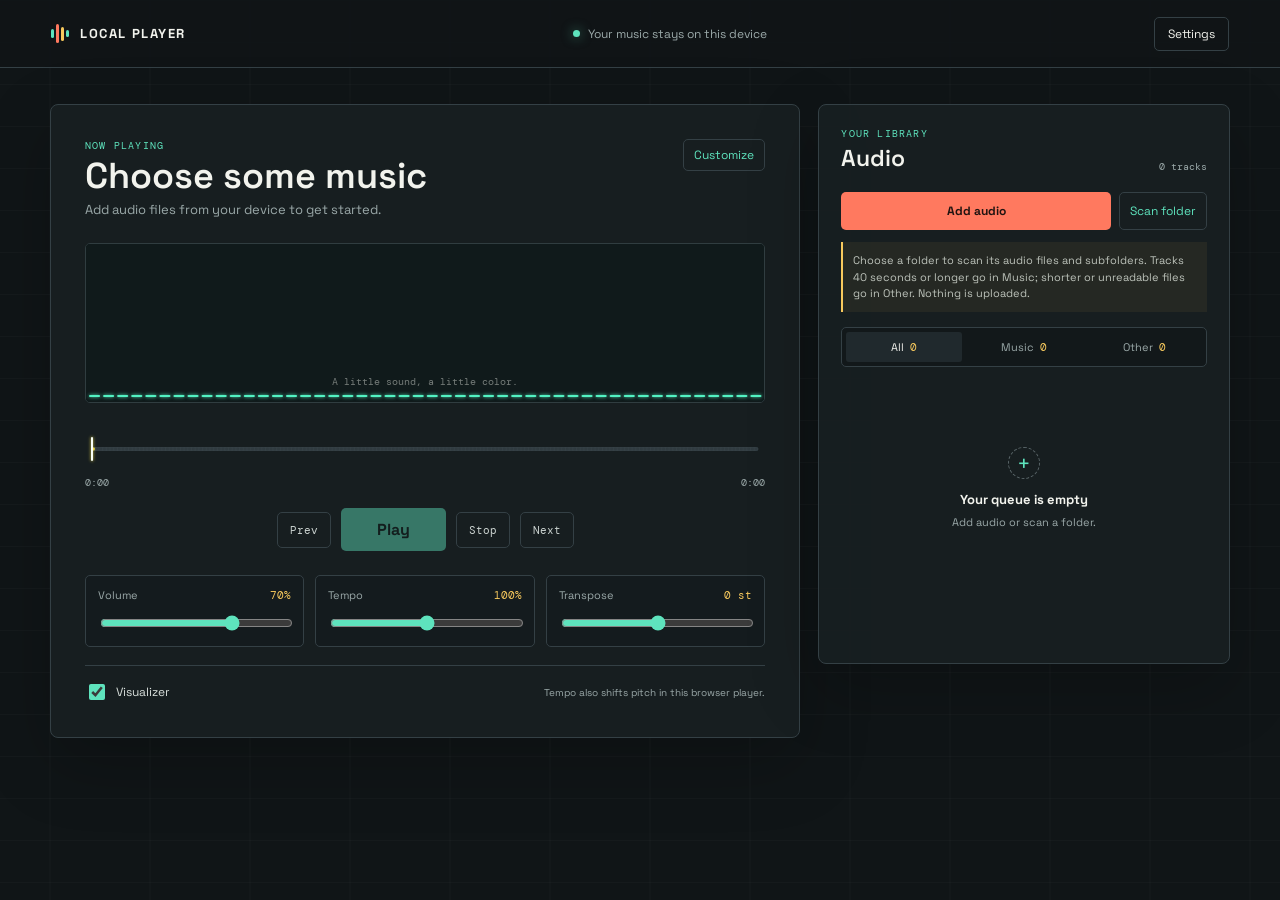
==== web/index.html @ 8a7f713e "first commit" ====
<!doctype html>
<html lang="en">
<head>
  <meta charset="utf-8">
  <meta name="viewport" content="width=device-width, initial-scale=1, viewport-fit=cover">
  <meta name="theme-color" content="#111619">
  <meta name="apple-mobile-web-app-capable" content="yes">
  <meta name="apple-mobile-web-app-status-bar-style" content="black-translucent">
  <title>Local Player</title>
  <link rel="manifest" href="manifest.webmanifest">
  <link rel="stylesheet" href="app.css">
  <script src="app.js" defer></script>
</head>
<body>
  <header class="topbar">
    <a class="brand" href="#" aria-label="Local Player home">
      <span class="brand-mark" aria-hidden="true"><i></i><i></i><i></i><i></i></span>
      <span>LOCAL PLAYER</span>
    </a>
    <div class="local-status"><span class="status-dot"></span> Your music stays on this device</div>
    <button class="icon-button" id="settingsButton" type="button" aria-label="Open player settings" title="Customize">Settings</button>
  </header>

  <main class="workspace">
    <section class="deck" aria-label="Music player">
      <div class="track-heading">
        <div>
          <p class="eyebrow">NOW PLAYING</p>
          <h1 id="trackTitle">Choose some music</h1>
          <p id="trackMeta" class="muted">Add audio files from your device to get started.</p>
        </div>
        <button class="text-button" id="settingsButtonSmall" type="button">Customize</button>
      </div>

      <div class="visualizer-shell" id="visualizerShell">
        <canvas id="visualizer" aria-label="Audio visualizer"></canvas>
        <div class="visualizer-empty" id="visualizerEmpty">A little sound, a little color.</div>
      </div>

      <div class="progress-area">
        <canvas id="progress" role="slider" tabindex="0" aria-label="Track position" aria-valuemin="0" aria-valuemax="100" aria-valuenow="0"></canvas>
        <div class="time-row"><span id="currentTime">0:00</span><span id="duration">0:00</span></div>
      </div>

      <div class="transport" aria-label="Playback controls">
        <button class="transport-button" id="previousButton" type="button" aria-label="Previous track" title="Previous">Prev</button>
        <button class="play-button" id="playButton" type="button" aria-label="Play" disabled>Play</button>
        <button class="transport-button" id="stopButton" type="button" aria-label="Stop" title="Stop">Stop</button>
        <button class="transport-button" id="nextButton" type="button" aria-label="Next track" title="Next">Next</button>
      </div>

      <div class="mixer">
        <label class="control-row" for="volume">
          <span class="control-name">Volume</span><output id="volumeValue">70%</output>
          <input id="volume" type="range" min="0" max="100" value="70">
        </label>
        <label class="control-row" for="tempo">
          <span class="control-name">Tempo</span><output id="tempoValue">100%</output>
          <input id="tempo" type="range" min="70" max="130" value="100">
        </label>
        <label class="control-row" for="transpose">
          <span class="control-name">Transpose</span><output id="transposeValue">0 st</output>
          <input id="transpose" type="range" min="-12" max="12" value="0">
        </label>
      </div>

      <div class="deck-footer">
        <label class="toggle-line"><input id="showVisualizer" type="checkbox" checked><span>Visualizer</span></label>
        <span class="format-note">Tempo also shifts pitch in this browser player.</span>
      </div>
    </section>

    <aside class="library" aria-label="Music library">
      <div class="library-heading">
        <div><p class="eyebrow">YOUR LIBRARY</p><h2>Audio</h2></div>
        <span class="track-count" id="trackCount">0 tracks</span>
      </div>
      <div class="library-actions">
        <button class="add-button" id="addFilesButton" type="button">Add audio</button>
        <button class="text-button" id="addFolderButton" type="button">Scan folder</button>
        <input id="fileInput" type="file" accept="audio/*,.mp3,.wav,.flac,.m4a,.ogg,.aac" multiple hidden>
        <input id="folderInput" type="file" accept="audio/*" webkitdirectory multiple hidden>
      </div>
      <p class="library-hint">Choose a folder to scan its audio files and subfolders. Tracks 40 seconds or longer go in Music; shorter or unreadable files go in Other. Nothing is uploaded.</p>
      <div class="category-tabs" role="group" aria-label="Filter audio by category">
        <button class="category-tab is-active" type="button" data-queue-filter="all" aria-pressed="true">All <span id="allCount">0</span></button>
        <button class="category-tab" type="button" data-queue-filter="Music" aria-pressed="false">Music <span id="musicCount">0</span></button>
        <button class="category-tab" type="button" data-queue-filter="Other" aria-pressed="false">Other <span id="otherCount">0</span></button>
      </div>
      <p class="scan-status" id="scanStatus" role="status" aria-live="polite"></p>
      <ol class="track-list" id="trackList"></ol>
      <div class="empty-queue" id="emptyQueue">
        <span class="empty-mark" aria-hidden="true">+</span>
        <strong>Your queue is empty</strong>
        <span>Add one or more audio files.</span>
      </div>
    </aside>
  </main>

  <dialog id="settingsDialog" class="settings-dialog">
    <form method="dialog" class="settings-header">
      <div><p class="eyebrow">MAKE IT YOURS</p><h2>Player settings</h2></div>
      <button class="close-button" value="close" aria-label="Close settings">Done</button>
    </form>
    <div class="settings-grid">
      <label>Visualizer style<select id="visualizerStyle"></select></label>
      <label>Color preset<select id="colorPreset"></select></label>
      <label>Visualizer bars<output id="barCountValue">48</output><input id="barCount" type="range" min="16" max="96" value="48"></label>
      <label>Glow<output id="glowValue">45%</output><input id="glow" type="range" min="0" max="100" value="45"></label>
      <label>Progress style<select id="progressStyle"></select></label>
      <label>Progress glow<output id="progressGlowValue">45%</output><input id="progressGlow" type="range" min="0" max="100" value="45"></label>
      <label class="color-picker">Custom visualizer color<input id="customColor" type="color" value="#52f2c2"></label>
    </div>
    <div class="settings-toggles">
      <label class="toggle-line"><input id="rainbow" type="checkbox"><span>Cycle rainbow colors</span></label>
      <label class="toggle-line"><input id="smooth" type="checkbox" checked><span>Smooth visualizer movement</span></label>
      <label class="toggle-line"><input id="calm" type="checkbox" checked><span>Calm to idle when stopped</span></label>
      <label class="toggle-line"><input id="volumeColor" type="checkbox" checked><span>Progress color follows volume</span></label>
    </div>
    <button id="resetSettings" class="reset-button" type="button">Reset settings</button>
  </dialog>

  <audio id="audio" preload="metadata"></audio>
</body>
</html>
---- web/app.css ----
@import url("https://fonts.googleapis.com/css2?family=DM+Mono:wght@400;500&family=Space+Grotesk:wght@400;500;600;700&display=swap");

:root {
  color-scheme: dark;
  --ink: #101517;
  --surface: #171e21;
  --surface-raised: #20292d;
  --line: #344045;
  --text: #f2f3ed;
  --muted: #9ba9a9;
  --mint: #5ee3bd;
  --coral: #ff795f;
  --gold: #f7c95d;
  --mono: "DM Mono", "Courier New", monospace;
  --sans: "Space Grotesk", "Avenir Next", sans-serif;
  font-family: var(--sans);
  background: var(--ink);
  color: var(--text);
  font-synthesis: none;
  text-rendering: optimizeLegibility;
  -webkit-font-smoothing: antialiased;
}

* { box-sizing: border-box; }

body {
  min-width: 320px;
  min-height: 100vh;
  margin: 0;
  background-color: var(--ink);
  background-image: linear-gradient(90deg, transparent 49px, rgba(255,255,255,.025) 50px, transparent 51px), linear-gradient(rgba(255,255,255,.018) 1px, transparent 1px);
  background-size: 100px 100%, 100% 42px;
}

button, input, select { font: inherit; }
button { color: inherit; }
button:focus-visible, input:focus-visible, select:focus-visible, canvas:focus-visible { outline: 2px solid var(--gold); outline-offset: 3px; }

.topbar {
  height: 68px;
  display: flex;
  align-items: center;
  justify-content: space-between;
  gap: 20px;
  padding: 0 clamp(18px, 4vw, 56px);
  border-bottom: 1px solid var(--line);
  background: rgba(16, 21, 23, .94);
}

.brand { display: inline-flex; align-items: center; gap: 11px; color: var(--text); text-decoration: none; font-size: 13px; font-weight: 700; letter-spacing: .12em; }
.brand-mark { height: 24px; display: flex; align-items: center; gap: 2px; }
.brand-mark i { width: 3px; height: 9px; display: block; border-radius: 3px; background: var(--mint); }
.brand-mark i:nth-child(2) { height: 19px; background: var(--coral); }
.brand-mark i:nth-child(3) { height: 14px; background: var(--gold); }
.brand-mark i:nth-child(4) { height: 7px; background: var(--mint); }
.local-status { display: flex; align-items: center; gap: 8px; color: var(--muted); font-size: 12px; }
.status-dot { width: 7px; height: 7px; border-radius: 50%; background: var(--mint); box-shadow: 0 0 12px rgba(94,227,189,.55); }

.icon-button, .text-button, .close-button, .transport-button, .reset-button {
  border: 1px solid var(--line);
  background: transparent;
  border-radius: 5px;
  cursor: pointer;
  transition: border-color .16s ease, background-color .16s ease, transform .16s ease;
}
.icon-button { padding: 8px 13px; font-size: 12px; }
.text-button { padding: 7px 10px; color: var(--mint); font-size: 12px; }
.icon-button:hover, .text-button:hover, .close-button:hover, .transport-button:hover, .reset-button:hover { border-color: var(--mint); background: rgba(94,227,189,.08); }
button:active { transform: translateY(1px); }

.workspace {
  width: min(1180px, calc(100% - 36px));
  margin: 36px auto;
  display: grid;
  grid-template-columns: minmax(0, 1.55fr) minmax(280px, .85fr);
  gap: 18px;
  align-items: start;
}

.deck, .library {
  border: 1px solid var(--line);
  border-radius: 8px;
  background: rgba(23, 30, 33, .97);
  box-shadow: 0 24px 70px rgba(0,0,0,.22);
}
.deck { padding: clamp(18px, 3.2vw, 34px); }
.track-heading, .library-heading { display: flex; align-items: flex-start; justify-content: space-between; gap: 18px; }
.track-heading h1 { max-width: 580px; margin: 4px 0 5px; overflow-wrap: anywhere; font-size: clamp(23px, 3vw, 36px); line-height: 1.12; font-weight: 600; }
.eyebrow { margin: 0; color: var(--mint); font-family: var(--mono); font-size: 10px; letter-spacing: .12em; }
.muted { margin: 0; color: var(--muted); font-size: 13px; }
.track-heading .text-button { flex: 0 0 auto; }

.visualizer-shell {
  height: 160px;
  position: relative;
  overflow: hidden;
  margin: 25px 0 19px;
  border: 1px solid #303d40;
  border-radius: 5px;
  background: #11191b;
}
#visualizer { width: 100%; height: 100%; display: block; }
.visualizer-empty { position: absolute; inset: auto 0 14px; color: rgba(242,243,237,.45); text-align: center; font-family: var(--mono); font-size: 10px; pointer-events: none; }

.progress-area { margin: 10px 0 6px; }
#progress { width: 100%; height: 54px; display: block; cursor: pointer; touch-action: none; }
.time-row { display: flex; justify-content: space-between; color: var(--muted); font-family: var(--mono); font-size: 10px; }

.transport { display: flex; align-items: center; justify-content: center; gap: 10px; margin: 19px 0 24px; }
.transport-button { min-width: 54px; padding: 10px 12px; color: #cbd3d0; font-family: var(--mono); font-size: 11px; }
.play-button { min-width: 105px; min-height: 43px; border: 0; border-radius: 5px; background: var(--mint); color: #10201d; font-weight: 700; cursor: pointer; transition: background-color .16s, transform .16s; }
.play-button:hover:not(:disabled) { background: #8df0d1; }
.play-button:disabled { opacity: .45; cursor: not-allowed; }

.mixer { display: grid; grid-template-columns: repeat(3, minmax(0, 1fr)); gap: 11px; }
.control-row { min-width: 0; display: grid; grid-template-columns: 1fr auto; gap: 10px; padding: 12px; border: 1px solid var(--line); border-radius: 5px; background: #141b1e; }
.control-name { color: var(--muted); font-size: 11px; }
.control-row output { color: var(--gold); font-family: var(--mono); font-size: 11px; }
.control-row input { grid-column: 1 / -1; width: 100%; }
input[type="range"] { height: 18px; accent-color: var(--mint); cursor: pointer; }

.deck-footer { display: flex; align-items: center; justify-content: space-between; gap: 12px; margin-top: 18px; padding-top: 15px; border-top: 1px solid var(--line); }
.toggle-line { display: inline-flex; align-items: center; gap: 8px; color: #d8dfdb; font-size: 12px; cursor: pointer; }
.toggle-line input { width: 16px; height: 16px; accent-color: var(--mint); }
.format-note { color: var(--muted); font-size: 10px; text-align: right; }

.library { min-height: 560px; padding: 22px; }
.library-heading { align-items: end; }
.library-heading h2 { margin: 3px 0 0; font-size: 23px; font-weight: 600; }
.track-count { color: var(--muted); font-family: var(--mono); font-size: 10px; }
.library-actions { display: flex; gap: 8px; margin: 19px 0 12px; }
.add-button { flex: 1; padding: 11px; border: 0; border-radius: 5px; background: var(--coral); color: #211411; font-size: 12px; font-weight: 700; cursor: pointer; }
.add-button:hover { background: #ff927e; }
.library-hint { margin: 0 0 15px; padding: 10px; border-left: 2px solid var(--gold); background: rgba(247,201,93,.06); color: #bdc3bb; font-size: 11px; line-height: 1.5; }
.category-tabs { display: grid; grid-template-columns: repeat(3, 1fr); gap: 4px; margin: 0 0 10px; padding: 4px; border: 1px solid var(--line); border-radius: 5px; background: #12181a; }
.category-tab { display: flex; justify-content: center; gap: 6px; padding: 8px 4px; border: 0; border-radius: 3px; background: transparent; color: var(--muted); font-size: 11px; cursor: pointer; }
.category-tab span { color: var(--gold); font-family: var(--mono); }
.category-tab.is-active { background: var(--surface-raised); color: var(--text); }
.scan-status { min-height: 14px; margin: 0 0 7px; color: var(--mint); font-family: var(--mono); font-size: 9px; }
.track-list { display: grid; gap: 3px; margin: 0; padding: 0; list-style: none; }
.track-item { display: grid; grid-template-columns: 30px minmax(0, 1fr) 34px; align-items: center; gap: 8px; padding: 9px 7px; border: 1px solid transparent; border-radius: 4px; cursor: pointer; }
.track-item:hover { background: rgba(255,255,255,.035); }
.track-item[aria-current="true"] { border-color: rgba(94,227,189,.28); background: rgba(94,227,189,.075); }
.track-index { color: var(--muted); font-family: var(--mono); font-size: 10px; text-align: center; }
.track-copy { min-width: 0; }
.track-title { display: block; overflow: hidden; color: #e9eeea; font-size: 12px; text-overflow: ellipsis; white-space: nowrap; }
.track-subtitle { display: block; margin-top: 3px; overflow: hidden; color: var(--muted); font-family: var(--mono); font-size: 9px; text-overflow: ellipsis; white-space: nowrap; }
.track-category { display: inline-block; margin-top: 4px; padding: 2px 5px; border: 1px solid #41504d; border-radius: 3px; color: var(--mint); font-family: var(--mono); font-size: 8px; }
.track-category.other { border-color: #5a4632; color: var(--gold); }
.track-category.scanning { border-color: #465159; color: var(--muted); }
.remove-track { padding: 5px; border: 0; background: transparent; color: var(--muted); cursor: pointer; }
.remove-track:hover { color: var(--coral); }
.empty-queue { min-height: 180px; display: flex; flex-direction: column; align-items: center; justify-content: center; gap: 7px; color: var(--muted); font-size: 11px; text-align: center; }
.empty-queue strong { color: var(--text); font-size: 13px; }
.empty-mark { width: 32px; height: 32px; display: grid; place-items: center; margin-bottom: 5px; border: 1px dashed #596568; border-radius: 50%; color: var(--mint); font-size: 22px; }

.settings-dialog { width: min(560px, calc(100% - 24px)); max-height: min(88dvh, 760px); overflow: auto; padding: 22px; border: 1px solid #435155; border-radius: 8px; background: #171e21; color: var(--text); box-shadow: 0 30px 90px #000a; }
.settings-dialog::backdrop { background: rgba(3,8,9,.76); backdrop-filter: blur(5px); }
.settings-header { display: flex; align-items: start; justify-content: space-between; gap: 14px; margin-bottom: 19px; }
.settings-header h2 { margin: 4px 0 0; font-size: 22px; }
.close-button { padding: 8px 12px; color: var(--mint); }
.settings-grid { display: grid; grid-template-columns: 1fr 1fr; gap: 14px; }
.settings-grid label { display: grid; gap: 7px; color: #cbd3d0; font-size: 11px; }
.settings-grid select { width: 100%; padding: 9px; border: 1px solid var(--line); border-radius: 4px; background: #111719; color: var(--text); }
.settings-grid output { color: var(--gold); font-family: var(--mono); }
.color-picker { grid-column: 1 / -1; grid-template-columns: 1fr 55px !important; align-items: center; }
.color-picker input { width: 55px; height: 34px; padding: 2px; border: 1px solid var(--line); border-radius: 4px; background: transparent; }
.settings-toggles { display: grid; grid-template-columns: 1fr 1fr; gap: 14px 10px; margin: 19px 0; }
.reset-button { padding: 10px 14px; color: var(--coral); }

@media (max-width: 760px) {
  .topbar { height: 58px; padding-inline: 16px; }
  .local-status { display: none; }
  .workspace { width: min(100% - 20px, 560px); grid-template-columns: 1fr; gap: 12px; margin: 12px auto 24px; }
  .deck { padding: 17px; }
  .visualizer-shell { height: 118px; margin-top: 18px; }
  .library { min-height: 0; padding: 18px; }
  .empty-queue { min-height: 110px; }
}

@media (max-width: 430px) {
  .brand { font-size: 11px; }
  .workspace { width: calc(100% - 16px); }
  .deck { padding: 14px; }
  .track-heading h1 { font-size: 24px; }
  .track-heading .text-button { padding-inline: 7px; }
  .mixer { gap: 6px; }
  .control-row { gap: 7px; padding: 9px 7px; }
  .control-name, .control-row output { font-size: 10px; }
  .format-note { max-width: 170px; }
  .settings-dialog { padding: 17px; }
  .settings-grid { grid-template-columns: 1fr; }
  .color-picker { grid-column: auto; }
  .settings-toggles { grid-template-columns: 1fr; }
}
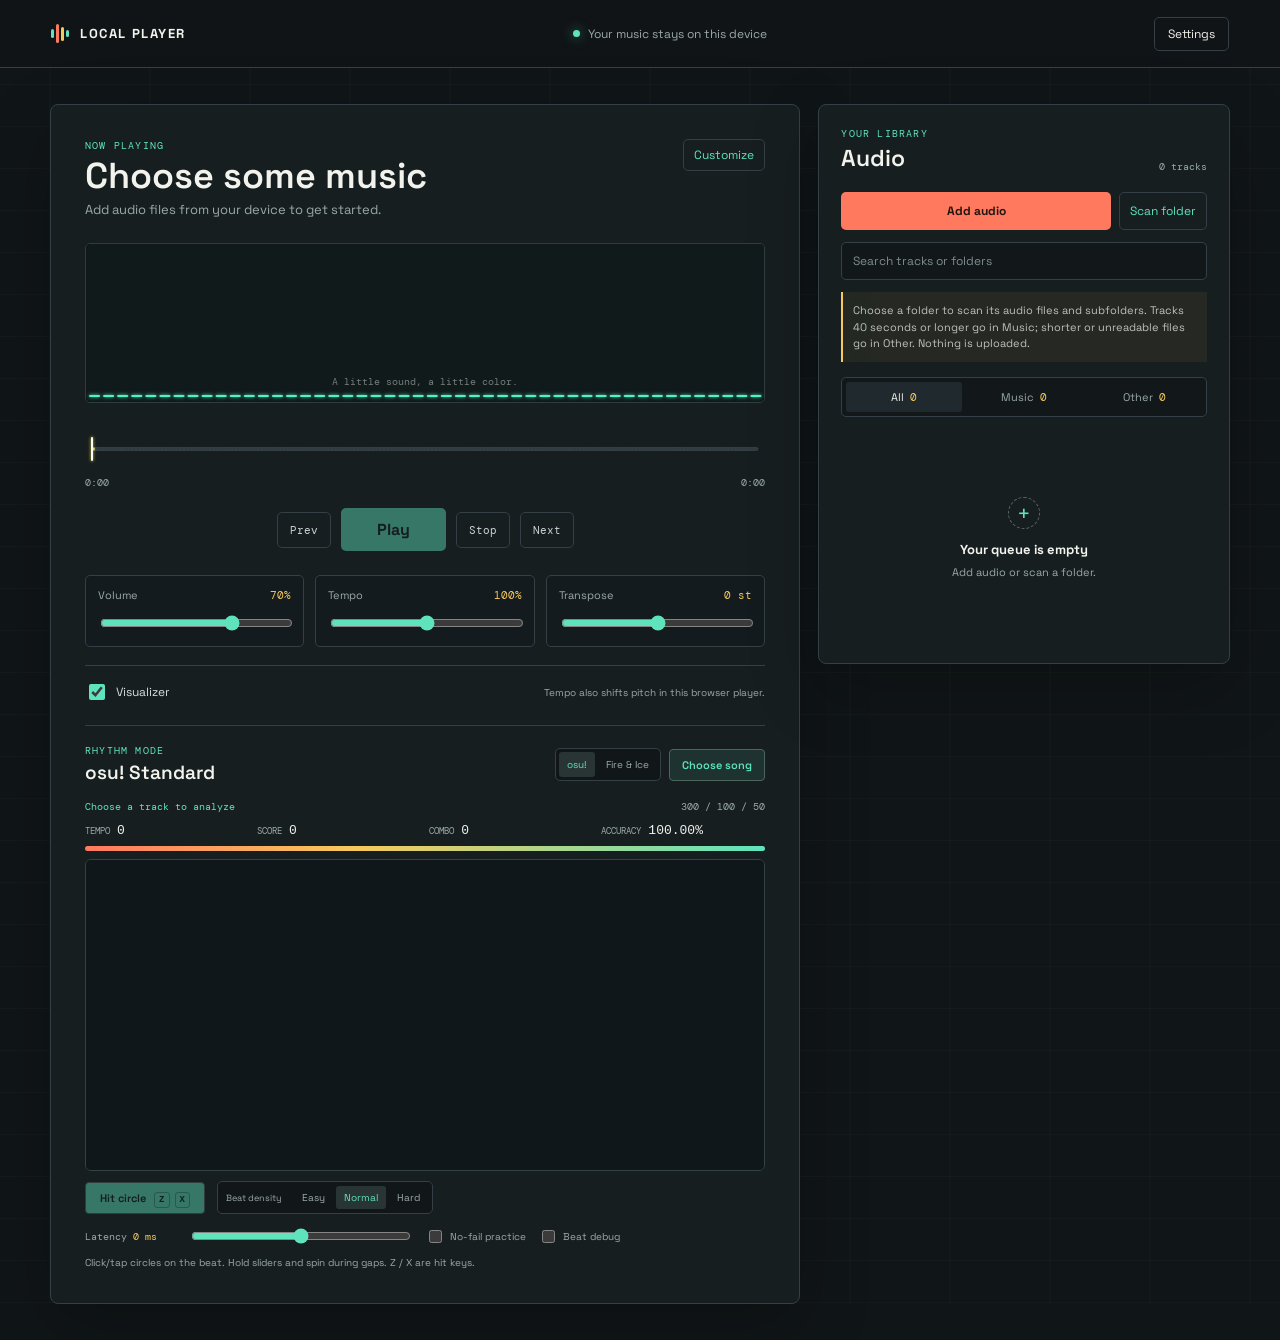
==== commit c00fe4fd: "patch 2.0 added stuff to acsees link  http://127.0.0.1:8000/" ====
--- a/web/index.html
+++ b/web/index.html
@@ -9,7 +9,8 @@
   <title>Local Player</title>
   <link rel="manifest" href="manifest.webmanifest">
   <link rel="stylesheet" href="app.css">
-  <script src="app.js" defer></script>
+  <link rel="stylesheet" href="game.css">
+  <script type="module" src="app.js"></script>
 </head>
 <body>
   <header class="topbar">
@@ -21,7 +22,8 @@
     <button class="icon-button" id="settingsButton" type="button" aria-label="Open player settings" title="Customize">Settings</button>
   </header>
 
-  <main class="workspace">
+  <main class="workspace" id="workspace">
+    <div class="drop-overlay" aria-hidden="true">Drop audio files to add them</div>
     <section class="deck" aria-label="Music player">
       <div class="track-heading">
         <div>
@@ -68,6 +70,51 @@
         <label class="toggle-line"><input id="showVisualizer" type="checkbox" checked><span>Visualizer</span></label>
         <span class="format-note">Tempo also shifts pitch in this browser player.</span>
       </div>
+
+      <section class="rhythm-game" aria-label="osu! Standard rhythm game">
+        <div class="game-heading">
+          <div><p class="eyebrow">RHYTHM MODE</p><h2 id="gameTitle">osu! Standard</h2></div>
+          <div class="game-actions">
+            <div class="game-mode-tabs" role="group" aria-label="Choose a rhythm mode">
+              <button class="is-selected" type="button" data-game-mode="osu" aria-pressed="true">osu!</button>
+              <button type="button" data-game-mode="fire-ice" aria-pressed="false">Fire &amp; Ice</button>
+            </div>
+            <button class="game-toggle" id="gameToggle" type="button">Choose song</button>
+          </div>
+        </div>
+        <div class="game-status-row">
+          <span class="game-status" id="gameStatus" role="status" aria-live="polite">Choose a track to analyze</span>
+          <span class="game-feedback" id="gameFeedback" aria-live="polite">300 / 100 / 50</span>
+        </div>
+        <div class="game-metrics" aria-label="Game stats">
+          <div><span>Tempo</span><strong id="gameBpm">--</strong></div>
+          <div><span>Score</span><strong id="gameScore">0</strong></div>
+          <div><span>Combo</span><strong id="gameCombo">0</strong></div>
+          <div><span>Accuracy</span><strong id="gameAccuracy">100.00%</strong></div>
+        </div>
+        <div class="game-health" role="meter" aria-label="Health" aria-valuemin="0" aria-valuemax="100" aria-valuenow="100">
+          <div id="gameHealthFill"></div>
+        </div>
+        <div class="game-playfield">
+          <canvas id="beatGameCanvas" aria-label="osu! playfield. Click or tap numbered circles as their approach rings close." role="img"></canvas>
+        </div>
+        <div class="game-controls">
+          <button class="beat-hit" id="beatTapButton" type="button" disabled>Hit circle <kbd>Z</kbd><kbd>X</kbd></button>
+          <fieldset class="difficulty-tabs">
+            <legend>Beat density</legend>
+            <button type="button" data-game-difficulty="easy" aria-pressed="false">Easy</button>
+            <button class="is-selected" type="button" data-game-difficulty="normal" aria-pressed="true">Normal</button>
+            <button type="button" data-game-difficulty="hard" aria-pressed="false">Hard</button>
+          </fieldset>
+        </div>
+        <div class="game-settings-row">
+          <label for="gameLatency">Latency <output id="gameLatencyValue">0 ms</output></label>
+          <input id="gameLatency" type="range" min="-150" max="150" step="1" value="0">
+          <label class="game-check"><input id="gameNoFail" type="checkbox"> No-fail practice</label>
+          <label class="game-check"><input id="beatDebugToggle" type="checkbox"> Beat debug</label>
+        </div>
+        <p class="game-help" id="gameHelp">Click/tap circles on the beat. Hold sliders and spin during gaps. Z / X are hit keys.</p>
+      </section>
     </section>
 
     <aside class="library" aria-label="Music library">
@@ -81,6 +128,10 @@
         <input id="fileInput" type="file" accept="audio/*,.mp3,.wav,.flac,.m4a,.ogg,.aac" multiple hidden>
         <input id="folderInput" type="file" accept="audio/*" webkitdirectory multiple hidden>
       </div>
+      <label class="search-field">
+        <span class="visually-hidden">Search your audio library</span>
+        <input id="queueSearch" type="search" placeholder="Search tracks or folders" autocomplete="off">
+      </label>
       <p class="library-hint">Choose a folder to scan its audio files and subfolders. Tracks 40 seconds or longer go in Music; shorter or unreadable files go in Other. Nothing is uploaded.</p>
       <div class="category-tabs" role="group" aria-label="Filter audio by category">
         <button class="category-tab is-active" type="button" data-queue-filter="all" aria-pressed="true">All <span id="allCount">0</span></button>
@@ -120,6 +171,22 @@
     <button id="resetSettings" class="reset-button" type="button">Reset settings</button>
   </dialog>
 
+  <dialog id="gameResultsDialog" class="game-results">
+    <p class="eyebrow">TRACK COMPLETE</p>
+    <h2 id="resultRank">SS</h2>
+    <div class="results-grid">
+      <div><span>Score</span><strong id="resultScore">0</strong></div>
+      <div><span>Accuracy</span><strong id="resultAccuracy">100.00%</strong></div>
+      <div><span>Best combo</span><strong id="resultCombo">0</strong></div>
+      <div><span>Hits</span><strong id="resultHits">0</strong></div>
+      <div><span>Misses</span><strong id="resultMisses">0</strong></div>
+    </div>
+    <div class="results-actions">
+      <button class="text-button" id="resultsRestart" type="button">Play again</button>
+      <button class="close-button" id="resultsClose" type="button">Done</button>
+    </div>
+  </dialog>
+
   <audio id="audio" preload="metadata"></audio>
 </body>
 </html>
--- a/web/app.css
+++ b/web/app.css
@@ -69,6 +69,7 @@
 button:active { transform: translateY(1px); }
 
 .workspace {
+  position: relative;
   width: min(1180px, calc(100% - 36px));
   margin: 36px auto;
   display: grid;
@@ -76,6 +77,8 @@
   gap: 18px;
   align-items: start;
 }
+.drop-overlay { position: absolute; inset: 0; z-index: 5; display: grid; place-items: center; border: 2px dashed transparent; border-radius: 8px; background: rgba(16, 21, 23, .9); color: var(--mint); font-size: 20px; font-weight: 600; opacity: 0; pointer-events: none; transition: opacity .16s ease, border-color .16s ease; }
+.workspace.is-dragging .drop-overlay { border-color: var(--mint); opacity: 1; }
 
 .deck, .library {
   border: 1px solid var(--line);
@@ -124,6 +127,44 @@
 .toggle-line input { width: 16px; height: 16px; accent-color: var(--mint); }
 .format-note { color: var(--muted); font-size: 10px; text-align: right; }
 
+.rhythm-game { margin-top: 22px; padding-top: 18px; border-top: 1px solid var(--line); }
+.game-heading { display: flex; align-items: center; justify-content: space-between; gap: 14px; margin-bottom: 12px; }
+.game-heading h2 { margin: 3px 0 0; font-size: 19px; font-weight: 600; }
+.game-actions { display: flex; align-items: center; flex-wrap: wrap; justify-content: flex-end; gap: 7px; }
+.game-mode-tabs { display: flex; gap: 2px; padding: 3px; border: 1px solid var(--line); border-radius: 5px; background: #111719; }
+.game-mode-tabs button { padding: 6px 8px; border: 0; border-radius: 3px; background: transparent; color: var(--muted); font-size: 10px; cursor: pointer; }
+.game-mode-tabs button.is-selected { background: #293534; color: var(--mint); }
+.difficulty-tabs { display: flex; gap: 2px; padding: 3px; border: 1px solid var(--line); border-radius: 5px; background: #111719; }
+.difficulty-tabs button { padding: 6px 8px; border: 0; border-radius: 3px; background: transparent; color: var(--muted); font-size: 10px; cursor: pointer; }
+.difficulty-tabs button.is-selected { background: #293534; color: var(--mint); }
+.game-toggle { min-height: 31px; padding: 7px 11px; border: 1px solid #4c665e; border-radius: 5px; background: rgba(94,227,189,.1); color: var(--mint); font-size: 11px; font-weight: 600; cursor: pointer; }
+.game-toggle:hover:not(:disabled) { border-color: var(--mint); background: rgba(94,227,189,.18); }
+.game-toggle:disabled { opacity: .45; cursor: not-allowed; }
+.game-metrics { display: grid; grid-template-columns: repeat(5, minmax(0, 1fr)); gap: 8px; margin-bottom: 9px; }
+.game-metrics div { display: flex; align-items: baseline; gap: 7px; min-width: 0; }
+.game-metrics span { color: var(--muted); font-family: var(--mono); font-size: 9px; text-transform: uppercase; }
+.game-metrics strong { color: var(--text); font-family: var(--mono); font-size: 13px; font-weight: 500; }
+.game-metrics small { color: var(--muted); font-size: 8px; }
+.game-playfield { overflow: hidden; border: 1px solid #334244; border-radius: 6px; background: #0c1518; box-shadow: inset 0 0 30px rgba(0,0,0,.3); }
+#beatGameCanvas { width: 100%; height: 220px; display: block; cursor: crosshair; touch-action: manipulation; }
+.game-controls { display: flex; align-items: center; justify-content: space-between; gap: 10px; margin-top: 10px; }
+.orbit-buttons { display: flex; gap: 7px; }
+.orbit-buttons[hidden], .beat-hit[hidden] { display: none; }
+.orbit-buttons button { min-width: 94px; padding: 7px 10px; border: 1px solid var(--line); border-radius: 4px; background: #141c1e; color: var(--text); font-size: 10px; cursor: pointer; }
+.orbit-buttons button[data-orbit-hit="fire"] { border-color: rgba(255,128,102,.5); color: #ff9b82; }
+.orbit-buttons button[data-orbit-hit="ice"] { border-color: rgba(117,240,255,.45); color: #8ceefa; }
+.orbit-buttons button:disabled { opacity: .45; cursor: not-allowed; }
+.orbit-buttons kbd { margin-left: 5px; padding: 2px 4px; border: 1px solid currentColor; border-radius: 3px; font-family: var(--mono); font-size: 8px; }
+.beat-hit { min-width: 120px; padding: 8px 10px; border: 1px solid #4c665e; border-radius: 4px; background: var(--mint); color: #10201d; font-size: 11px; font-weight: 700; cursor: pointer; }
+.beat-hit:hover:not(:disabled) { background: #8df0d1; }
+.beat-hit:disabled { opacity: .45; cursor: not-allowed; }
+.beat-hit kbd { margin-left: 8px; padding: 2px 5px; border: 1px solid rgba(16,32,29,.35); border-radius: 3px; color: #10201d; font-family: var(--mono); font-size: 9px; }
+.game-bottomline { display: flex; align-items: baseline; flex-wrap: wrap; gap: 5px 12px; margin-top: 8px; }
+.game-status, .game-feedback, .game-instructions { color: var(--muted); font-family: var(--mono); font-size: 9px; }
+.game-status { color: var(--mint); }
+.game-feedback { min-height: 12px; }
+.game-instructions { margin-left: auto; text-align: right; }
+
 .library { min-height: 560px; padding: 22px; }
 .library-heading { align-items: end; }
 .library-heading h2 { margin: 3px 0 0; font-size: 23px; font-weight: 600; }
@@ -131,6 +172,10 @@
 .library-actions { display: flex; gap: 8px; margin: 19px 0 12px; }
 .add-button { flex: 1; padding: 11px; border: 0; border-radius: 5px; background: var(--coral); color: #211411; font-size: 12px; font-weight: 700; cursor: pointer; }
 .add-button:hover { background: #ff927e; }
+.search-field { display: block; margin-bottom: 12px; }
+.search-field input { width: 100%; padding: 10px 11px; border: 1px solid var(--line); border-radius: 5px; background: #12181a; color: var(--text); font-size: 12px; }
+.search-field input::placeholder { color: #7f8c8d; }
+.visually-hidden { position: absolute; width: 1px; height: 1px; overflow: hidden; clip: rect(0, 0, 0, 0); white-space: nowrap; clip-path: inset(50%); }
 .library-hint { margin: 0 0 15px; padding: 10px; border-left: 2px solid var(--gold); background: rgba(247,201,93,.06); color: #bdc3bb; font-size: 11px; line-height: 1.5; }
 .category-tabs { display: grid; grid-template-columns: repeat(3, 1fr); gap: 4px; margin: 0 0 10px; padding: 4px; border: 1px solid var(--line); border-radius: 5px; background: #12181a; }
 .category-tab { display: flex; justify-content: center; gap: 6px; padding: 8px 4px; border: 0; border-radius: 3px; background: transparent; color: var(--muted); font-size: 11px; cursor: pointer; }
@@ -176,6 +221,15 @@
   .visualizer-shell { height: 118px; margin-top: 18px; }
   .library { min-height: 0; padding: 18px; }
   .empty-queue { min-height: 110px; }
+  .game-heading { align-items: flex-start; flex-direction: column; }
+  .game-actions { width: 100%; justify-content: space-between; }
+  .game-mode-tabs { width: 100%; }
+  .game-mode-tabs button { flex: 1; }
+  .game-metrics { grid-template-columns: repeat(3, minmax(0, 1fr)); row-gap: 9px; }
+  #beatGameCanvas { height: 200px; }
+  .game-instructions { width: 100%; margin-left: 0; text-align: left; }
+  .orbit-buttons { width: 100%; }
+  .orbit-buttons button { flex: 1; }
 }
 
 @media (max-width: 430px) {
--- a/web/game.css
+++ b/web/game.css
@@ -0,0 +1,88 @@
+.rhythm-game {
+  margin-top: 22px;
+  padding-top: 18px;
+  border-top: 1px solid var(--line);
+}
+
+.game-heading,
+.game-status-row,
+.game-controls,
+.game-settings-row {
+  display: flex;
+  align-items: center;
+  justify-content: space-between;
+  gap: 12px;
+}
+
+.game-heading { margin-bottom: 12px; }
+.game-heading h2 { margin: 3px 0 0; font-size: 19px; font-weight: 600; }
+.game-actions { display: flex; align-items: center; gap: 8px; }
+.game-mode-tabs { display: flex; gap: 3px; padding: 3px; border: 1px solid var(--line); border-radius: 5px; background: #111719; }
+.game-mode-tabs button { padding: 6px 8px; border: 0; border-radius: 3px; background: transparent; color: var(--muted); font-size: 10px; cursor: pointer; }
+.game-mode-tabs button.is-selected { background: #293534; color: var(--mint); }
+.game-toggle,
+.beat-hit {
+  padding: 8px 12px;
+  border: 1px solid #4c665e;
+  border-radius: 4px;
+  background: rgba(94,227,189,.1);
+  color: var(--mint);
+  font-size: 11px;
+  font-weight: 600;
+  cursor: pointer;
+}
+.game-toggle:disabled,
+.beat-hit:disabled { opacity: .45; cursor: not-allowed; }
+.game-status-row { min-height: 18px; margin-bottom: 8px; }
+.game-status,
+.game-feedback { color: var(--muted); font-family: var(--mono); font-size: 10px; }
+.game-status { color: var(--mint); }
+.game-feedback[data-judgment="300"] { color: var(--mint); }
+.game-feedback[data-judgment="100"] { color: #b9e77a; }
+.game-feedback[data-judgment="50"] { color: var(--gold); }
+.game-feedback[data-judgment="miss"] { color: var(--coral); }
+.game-metrics { display: grid; grid-template-columns: repeat(4, minmax(0, 1fr)); gap: 8px; margin-bottom: 8px; }
+.game-metrics div { display: flex; align-items: baseline; gap: 7px; min-width: 0; }
+.game-metrics span { color: var(--muted); font-family: var(--mono); font-size: 9px; text-transform: uppercase; }
+.game-metrics strong { color: var(--text); font-family: var(--mono); font-size: 13px; font-weight: 500; }
+.game-health { height: 5px; overflow: hidden; margin-bottom: 8px; border-radius: 3px; background: #303b3e; }
+.game-health > div { width: 100%; height: 100%; background: linear-gradient(90deg, var(--coral), var(--gold) 40%, var(--mint)); transition: width .12s linear; }
+.game-playfield { overflow: hidden; border: 1px solid #334244; border-radius: 6px; background: #10171b; }
+#beatGameCanvas { width: 100%; height: 310px; display: block; touch-action: none; }
+.game-controls { justify-content: flex-start; margin-top: 10px; }
+.beat-hit { background: var(--mint); color: #10201d; }
+.beat-hit kbd { margin-left: 5px; padding: 2px 4px; border: 1px solid rgba(16,32,29,.35); border-radius: 3px; color: #10201d; font-family: var(--mono); font-size: 9px; }
+.difficulty-tabs { display: flex; align-items: center; gap: 3px; margin: 0; padding: 4px; border: 1px solid var(--line); border-radius: 5px; background: #111719; }
+.difficulty-tabs legend { float: left; margin-right: 5px; padding: 0 4px; color: var(--muted); font-size: 9px; }
+.difficulty-tabs button { padding: 5px 8px; border: 0; border-radius: 3px; background: transparent; color: var(--muted); font-size: 10px; cursor: pointer; }
+.difficulty-tabs button.is-selected { background: #293534; color: var(--mint); }
+.game-settings-row { justify-content: flex-start; flex-wrap: wrap; margin-top: 11px; color: var(--muted); font-size: 10px; }
+.game-settings-row > label:first-child { min-width: 92px; font-family: var(--mono); }
+.game-settings-row output { color: var(--gold); }
+.game-settings-row input[type="range"] { width: min(220px, 34%); accent-color: var(--mint); }
+.game-check { display: inline-flex; align-items: center; gap: 5px; cursor: pointer; }
+.game-check input { accent-color: var(--mint); }
+.game-help { margin: 9px 0 0; color: var(--muted); font-size: 10px; }
+.game-results { width: min(430px, calc(100% - 24px)); padding: 24px; border: 1px solid #435155; border-radius: 8px; background: #171e21; color: var(--text); box-shadow: 0 30px 90px #000a; }
+.game-results::backdrop { background: rgba(3,8,9,.76); backdrop-filter: blur(5px); }
+.game-results h2 { margin: 5px 0 18px; color: var(--mint); font-family: var(--mono); font-size: 54px; }
+.results-grid { display: grid; grid-template-columns: repeat(2, 1fr); gap: 12px; }
+.results-grid div { display: grid; gap: 4px; }
+.results-grid span { color: var(--muted); font-family: var(--mono); font-size: 9px; text-transform: uppercase; }
+.results-grid strong { font-family: var(--mono); font-size: 14px; font-weight: 500; }
+.results-actions { display: flex; justify-content: flex-end; gap: 8px; margin-top: 22px; }
+
+@media (max-width: 760px) {
+  #beatGameCanvas { height: 260px; }
+  .game-heading { align-items: flex-start; flex-direction: column; }
+  .game-actions { width: 100%; justify-content: space-between; }
+  .game-mode-tabs { flex: 1; }
+  .game-mode-tabs button { flex: 1; }
+  .game-status-row { align-items: flex-start; flex-direction: column; gap: 4px; }
+  .game-settings-row input[type="range"] { width: 100%; }
+  .game-settings-row > label:first-child { min-width: 100%; }
+}
+
+@media (prefers-reduced-motion: reduce) {
+  .game-health > div { transition: none; }
+}
